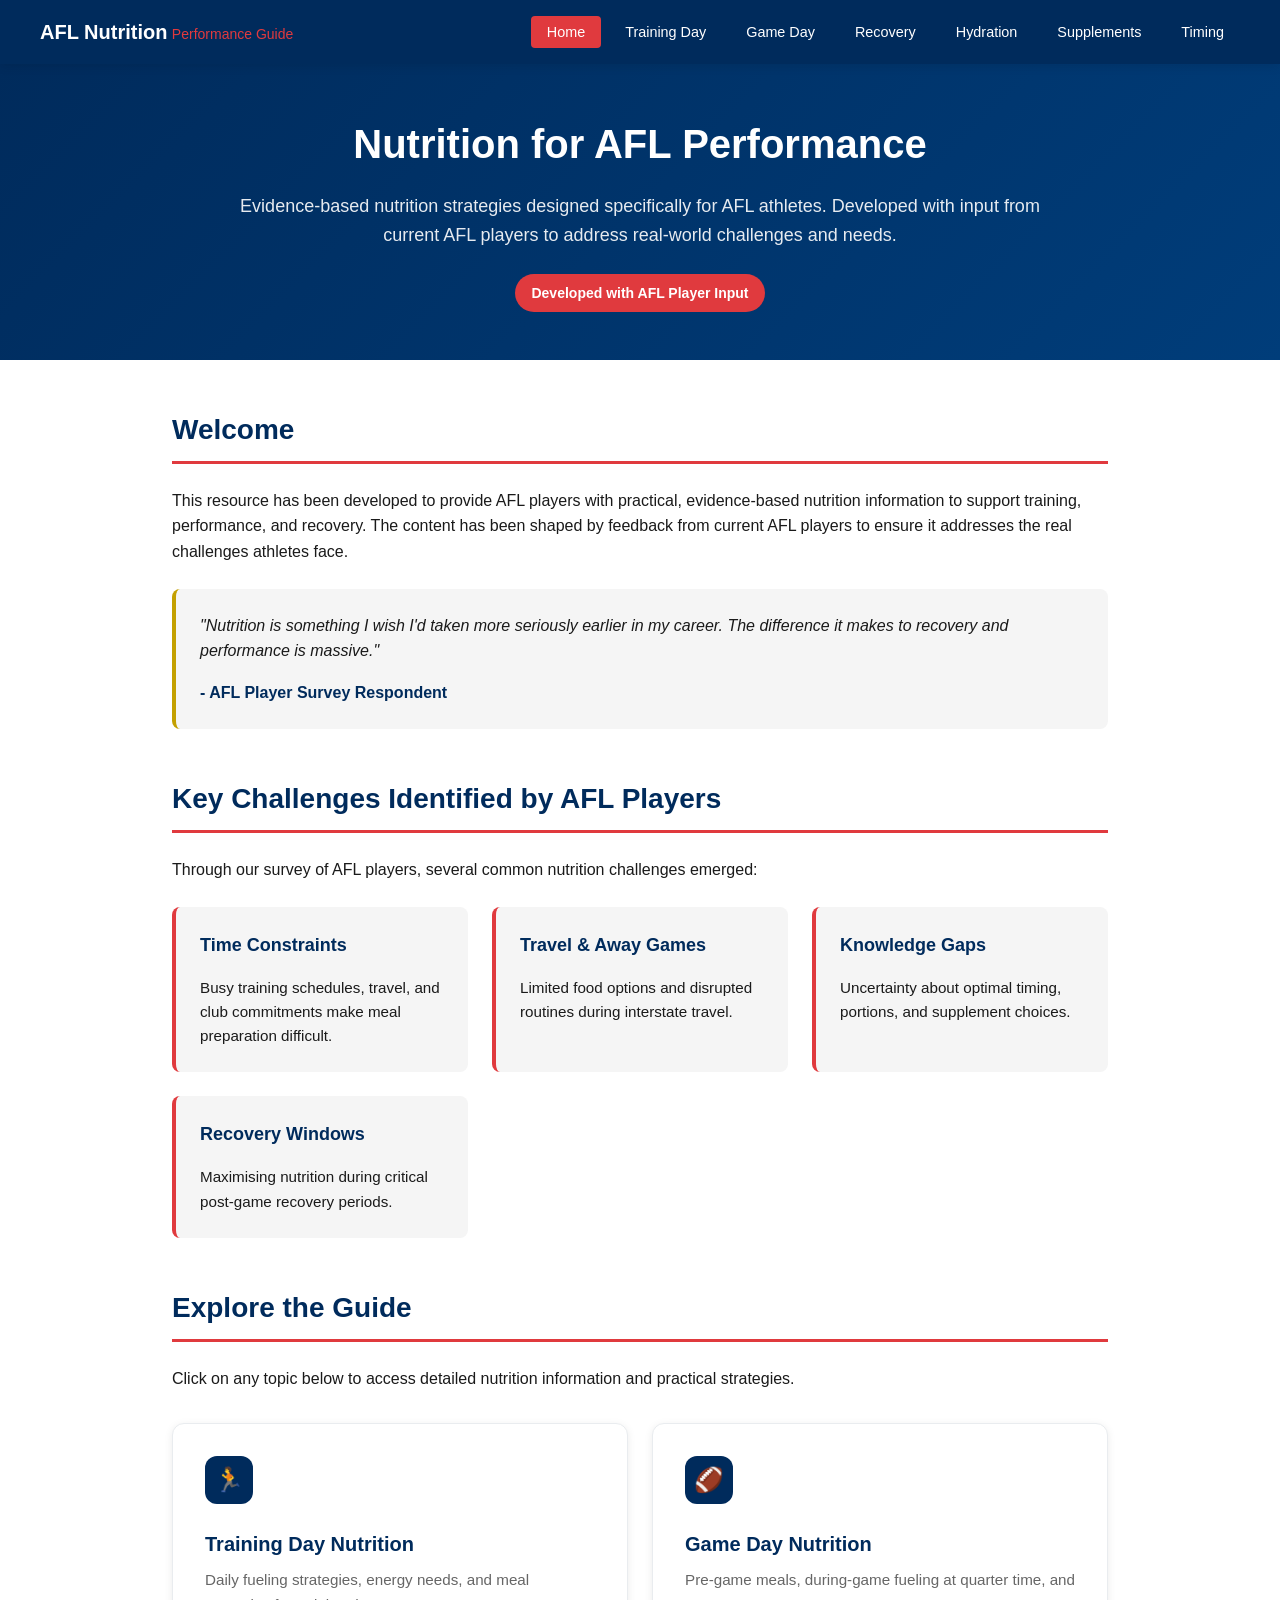
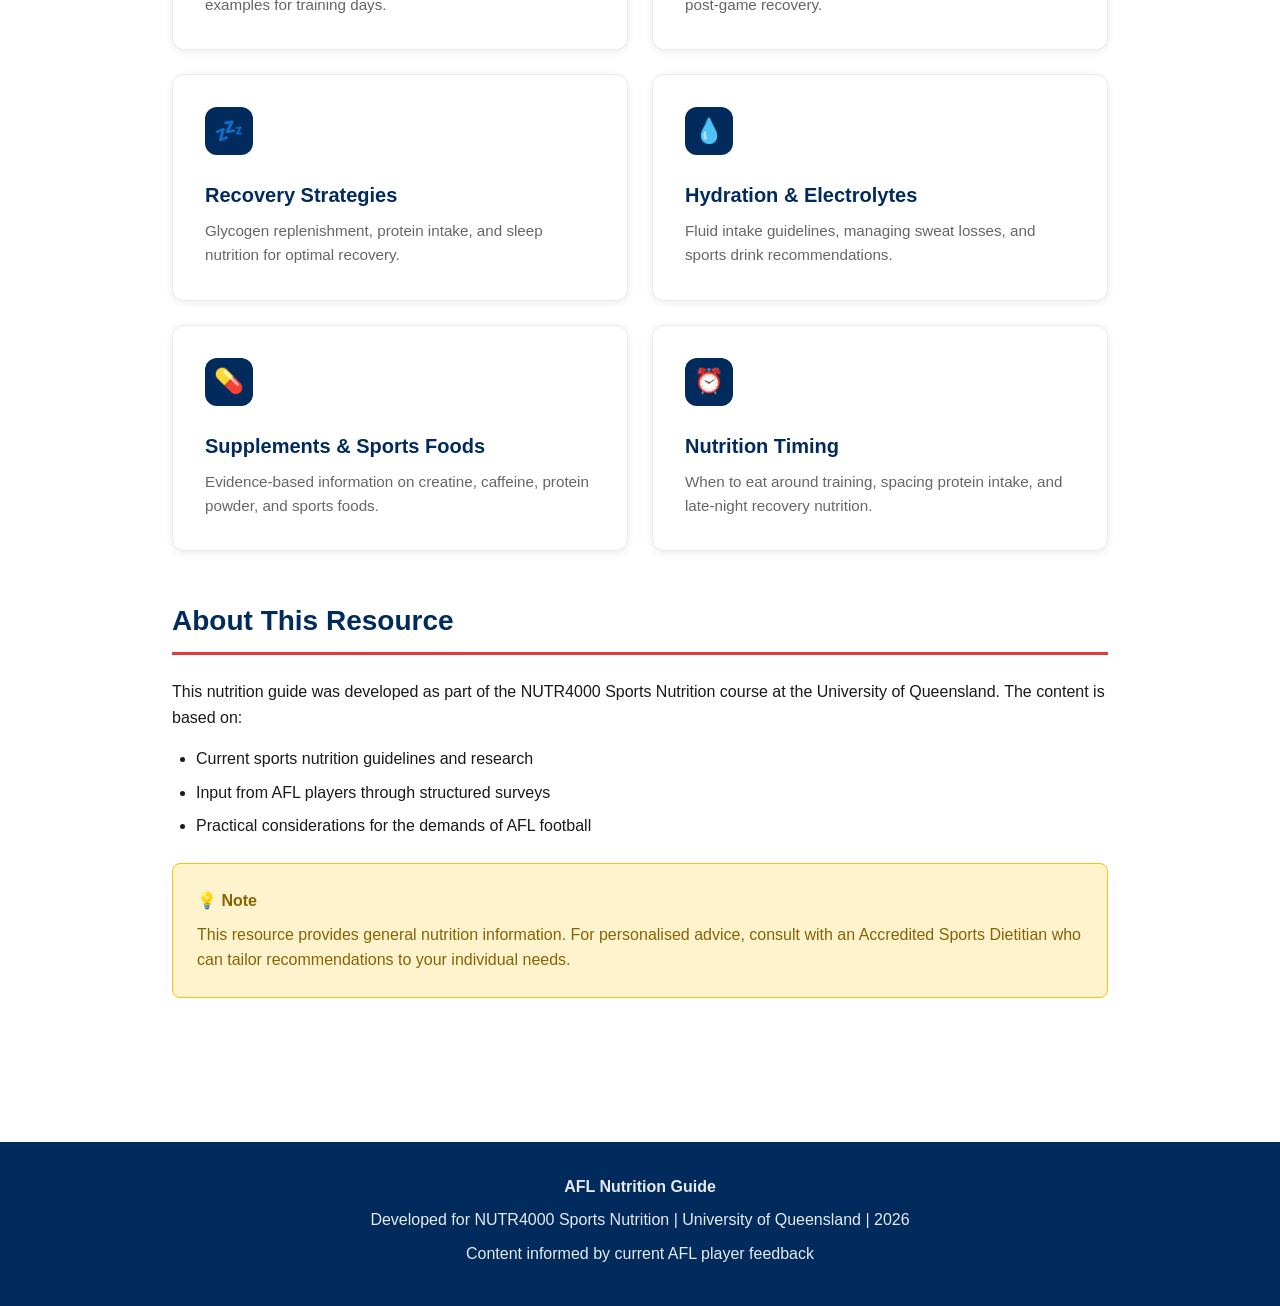
==== index.html @ a7441c99 "Initial commit: AFL Nutrition website MVP 6-page sports nutrition guide for AFL players including: -" ====
<!DOCTYPE html>
<html lang="en">
<head>
  <meta charset="UTF-8">
  <meta name="viewport" content="width=device-width, initial-scale=1.0">
  <title>AFL Nutrition Guide | Fueling Elite Performance</title>
  <link rel="stylesheet" href="styles.css">
</head>
<body>
  <!-- Navigation -->
  <nav class="navbar">
    <div class="nav-container">
      <a href="index.html" class="nav-logo">
        <div>
          <span class="nav-logo-text">AFL Nutrition</span>
          <span class="nav-logo-sub">Performance Guide</span>
        </div>
      </a>
      <ul class="nav-menu">
        <li><a href="index.html" class="active">Home</a></li>
        <li><a href="training-day.html">Training Day</a></li>
        <li><a href="game-day.html">Game Day</a></li>
        <li><a href="recovery.html">Recovery</a></li>
        <li><a href="hydration.html">Hydration</a></li>
        <li><a href="supplements.html">Supplements</a></li>
        <li><a href="timing.html">Timing</a></li>
      </ul>
    </div>
  </nav>

  <!-- Hero Section -->
  <section class="hero">
    <div class="hero-content">
      <h1>Nutrition for AFL Performance</h1>
      <p>Evidence-based nutrition strategies designed specifically for AFL athletes. Developed with input from current AFL players to address real-world challenges and needs.</p>
      <span class="hero-badge">Developed with AFL Player Input</span>
    </div>
  </section>

  <!-- Main Content -->
  <main class="main-content">

    <!-- Introduction -->
    <section class="section">
      <h2>Welcome</h2>
      <p>This resource has been developed to provide AFL players with practical, evidence-based nutrition information to support training, performance, and recovery. The content has been shaped by feedback from current AFL players to ensure it addresses the real challenges athletes face.</p>

      <div class="athlete-quote">
        "Nutrition is something I wish I'd taken more seriously earlier in my career. The difference it makes to recovery and performance is massive."
        <cite>- AFL Player Survey Respondent</cite>
      </div>
    </section>

    <!-- Key Challenges Section -->
    <section class="section">
      <h2>Key Challenges Identified by AFL Players</h2>
      <p>Through our survey of AFL players, several common nutrition challenges emerged:</p>

      <div class="card-grid">
        <div class="card">
          <h3>Time Constraints</h3>
          <p>Busy training schedules, travel, and club commitments make meal preparation difficult.</p>
        </div>
        <div class="card">
          <h3>Travel & Away Games</h3>
          <p>Limited food options and disrupted routines during interstate travel.</p>
        </div>
        <div class="card">
          <h3>Knowledge Gaps</h3>
          <p>Uncertainty about optimal timing, portions, and supplement choices.</p>
        </div>
        <div class="card">
          <h3>Recovery Windows</h3>
          <p>Maximising nutrition during critical post-game recovery periods.</p>
        </div>
      </div>
    </section>

    <!-- Page Navigation Cards -->
    <section class="section">
      <h2>Explore the Guide</h2>
      <p>Click on any topic below to access detailed nutrition information and practical strategies.</p>

      <div class="page-cards">
        <a href="training-day.html" class="page-card">
          <div class="page-card-icon">&#127939;</div>
          <h3>Training Day Nutrition</h3>
          <p>Daily fueling strategies, energy needs, and meal examples for training days.</p>
        </a>

        <a href="game-day.html" class="page-card">
          <div class="page-card-icon">&#127944;</div>
          <h3>Game Day Nutrition</h3>
          <p>Pre-game meals, during-game fueling at quarter time, and post-game recovery.</p>
        </a>

        <a href="recovery.html" class="page-card">
          <div class="page-card-icon">&#128164;</div>
          <h3>Recovery Strategies</h3>
          <p>Glycogen replenishment, protein intake, and sleep nutrition for optimal recovery.</p>
        </a>

        <a href="hydration.html" class="page-card">
          <div class="page-card-icon">&#128167;</div>
          <h3>Hydration & Electrolytes</h3>
          <p>Fluid intake guidelines, managing sweat losses, and sports drink recommendations.</p>
        </a>

        <a href="supplements.html" class="page-card">
          <div class="page-card-icon">&#128138;</div>
          <h3>Supplements & Sports Foods</h3>
          <p>Evidence-based information on creatine, caffeine, protein powder, and sports foods.</p>
        </a>

        <a href="timing.html" class="page-card">
          <div class="page-card-icon">&#9200;</div>
          <h3>Nutrition Timing</h3>
          <p>When to eat around training, spacing protein intake, and late-night recovery nutrition.</p>
        </a>
      </div>
    </section>

    <!-- About This Resource -->
    <section class="section">
      <h2>About This Resource</h2>
      <p>This nutrition guide was developed as part of the NUTR4000 Sports Nutrition course at the University of Queensland. The content is based on:</p>
      <ul>
        <li>Current sports nutrition guidelines and research</li>
        <li>Input from AFL players through structured surveys</li>
        <li>Practical considerations for the demands of AFL football</li>
      </ul>

      <div class="tip-box">
        <h4>&#128161; Note</h4>
        <p>This resource provides general nutrition information. For personalised advice, consult with an Accredited Sports Dietitian who can tailor recommendations to your individual needs.</p>
      </div>
    </section>

  </main>

  <!-- Footer -->
  <footer class="footer">
    <p><strong>AFL Nutrition Guide</strong></p>
    <p>Developed for NUTR4000 Sports Nutrition | University of Queensland | 2026</p>
    <p>Content informed by current AFL player feedback</p>
  </footer>

</body>
</html>
---- styles.css ----
/* AFL Nutrition Website - Main Stylesheet */

:root {
  /* AFL-inspired color palette */
  --primary-navy: #002B5C;
  --primary-red: #E03A3E;
  --accent-gold: #C4A000;
  --light-gray: #F5F5F5;
  --text-dark: #1a1a1a;
  --text-light: #666666;
  --white: #ffffff;

  /* Spacing */
  --spacing-xs: 0.5rem;
  --spacing-sm: 1rem;
  --spacing-md: 1.5rem;
  --spacing-lg: 2rem;
  --spacing-xl: 3rem;

  /* Typography */
  --font-primary: 'Segoe UI', Roboto, 'Helvetica Neue', Arial, sans-serif;
  --font-heading: 'Segoe UI', Roboto, 'Helvetica Neue', Arial, sans-serif;
}

* {
  margin: 0;
  padding: 0;
  box-sizing: border-box;
}

html {
  scroll-behavior: smooth;
}

body {
  font-family: var(--font-primary);
  font-size: 16px;
  line-height: 1.6;
  color: var(--text-dark);
  background-color: var(--white);
}

/* Navigation */
.navbar {
  background: var(--primary-navy);
  padding: var(--spacing-sm) var(--spacing-lg);
  position: sticky;
  top: 0;
  z-index: 1000;
  box-shadow: 0 2px 10px rgba(0, 0, 0, 0.1);
}

.nav-container {
  max-width: 1200px;
  margin: 0 auto;
  display: flex;
  justify-content: space-between;
  align-items: center;
}

.nav-logo {
  display: flex;
  align-items: center;
  gap: var(--spacing-sm);
  text-decoration: none;
}

.nav-logo-text {
  color: var(--white);
  font-size: 1.25rem;
  font-weight: 700;
}

.nav-logo-sub {
  color: var(--primary-red);
  font-size: 0.875rem;
  font-weight: 500;
}

.nav-menu {
  display: flex;
  list-style: none;
  gap: var(--spacing-xs);
  flex-wrap: wrap;
  justify-content: center;
}

.nav-menu a {
  color: var(--white);
  text-decoration: none;
  padding: var(--spacing-xs) var(--spacing-sm);
  border-radius: 4px;
  font-size: 0.9rem;
  font-weight: 500;
  transition: background-color 0.2s, color 0.2s;
}

.nav-menu a:hover,
.nav-menu a.active {
  background-color: var(--primary-red);
  color: var(--white);
}

/* Mobile menu toggle */
.nav-toggle {
  display: none;
  background: none;
  border: none;
  color: var(--white);
  font-size: 1.5rem;
  cursor: pointer;
}

/* Hero Section */
.hero {
  background: linear-gradient(135deg, var(--primary-navy) 0%, #003d7a 100%);
  color: var(--white);
  padding: var(--spacing-xl) var(--spacing-lg);
  text-align: center;
}

.hero-content {
  max-width: 800px;
  margin: 0 auto;
}

.hero h1 {
  font-size: 2.5rem;
  font-weight: 700;
  margin-bottom: var(--spacing-sm);
}

.hero p {
  font-size: 1.125rem;
  opacity: 0.9;
  margin-bottom: var(--spacing-md);
}

.hero-badge {
  display: inline-block;
  background: var(--primary-red);
  color: var(--white);
  padding: var(--spacing-xs) var(--spacing-sm);
  border-radius: 20px;
  font-size: 0.875rem;
  font-weight: 600;
}

/* Page Header (for inner pages) */
.page-header {
  background: linear-gradient(135deg, var(--primary-navy) 0%, #003d7a 100%);
  color: var(--white);
  padding: var(--spacing-lg) var(--spacing-lg);
  text-align: center;
}

.page-header h1 {
  font-size: 2rem;
  font-weight: 700;
  margin-bottom: var(--spacing-xs);
}

.page-header p {
  opacity: 0.9;
  max-width: 600px;
  margin: 0 auto;
}

/* Main Content */
.main-content {
  max-width: 1000px;
  margin: 0 auto;
  padding: var(--spacing-xl) var(--spacing-lg);
}

/* Section Styling */
.section {
  margin-bottom: var(--spacing-xl);
}

.section h2 {
  color: var(--primary-navy);
  font-size: 1.75rem;
  margin-bottom: var(--spacing-md);
  padding-bottom: var(--spacing-xs);
  border-bottom: 3px solid var(--primary-red);
}

.section h3 {
  color: var(--primary-navy);
  font-size: 1.25rem;
  margin: var(--spacing-md) 0 var(--spacing-sm);
}

.section p {
  margin-bottom: var(--spacing-sm);
  color: var(--text-dark);
}

.section ul, .section ol {
  margin: var(--spacing-sm) 0 var(--spacing-md) var(--spacing-md);
}

.section li {
  margin-bottom: var(--spacing-xs);
}

/* Info Cards */
.card-grid {
  display: grid;
  grid-template-columns: repeat(auto-fit, minmax(280px, 1fr));
  gap: var(--spacing-md);
  margin: var(--spacing-md) 0;
}

.card {
  background: var(--light-gray);
  border-radius: 8px;
  padding: var(--spacing-md);
  border-left: 4px solid var(--primary-red);
}

.card h3 {
  color: var(--primary-navy);
  margin-top: 0;
  font-size: 1.125rem;
}

.card p {
  margin-bottom: 0;
  font-size: 0.95rem;
}

/* Key Points Box */
.key-points {
  background: linear-gradient(135deg, #f8f9fa 0%, #e9ecef 100%);
  border: 1px solid #dee2e6;
  border-radius: 8px;
  padding: var(--spacing-md);
  margin: var(--spacing-md) 0;
}

.key-points h3 {
  color: var(--primary-navy);
  margin-top: 0;
  display: flex;
  align-items: center;
  gap: var(--spacing-xs);
}

.key-points ul {
  margin-bottom: 0;
}

/* Tip Box */
.tip-box {
  background: #fff3cd;
  border: 1px solid #ffc107;
  border-radius: 8px;
  padding: var(--spacing-md);
  margin: var(--spacing-md) 0;
}

.tip-box h4 {
  color: #856404;
  margin: 0 0 var(--spacing-xs);
  display: flex;
  align-items: center;
  gap: var(--spacing-xs);
}

.tip-box p {
  margin: 0;
  color: #856404;
}

/* Warning Box */
.warning-box {
  background: #f8d7da;
  border: 1px solid #f5c6cb;
  border-radius: 8px;
  padding: var(--spacing-md);
  margin: var(--spacing-md) 0;
}

.warning-box h4 {
  color: #721c24;
  margin: 0 0 var(--spacing-xs);
}

.warning-box p {
  margin: 0;
  color: #721c24;
}

/* Tables */
.table-container {
  overflow-x: auto;
  margin: var(--spacing-md) 0;
}

table {
  width: 100%;
  border-collapse: collapse;
  background: var(--white);
  border-radius: 8px;
  overflow: hidden;
  box-shadow: 0 1px 3px rgba(0, 0, 0, 0.1);
}

thead {
  background: var(--primary-navy);
  color: var(--white);
}

th, td {
  padding: var(--spacing-sm);
  text-align: left;
  border-bottom: 1px solid #dee2e6;
}

tbody tr:hover {
  background: var(--light-gray);
}

/* Home Page Cards */
.page-cards {
  display: grid;
  grid-template-columns: repeat(auto-fit, minmax(300px, 1fr));
  gap: var(--spacing-md);
  margin: var(--spacing-lg) 0;
}

.page-card {
  background: var(--white);
  border-radius: 12px;
  padding: var(--spacing-lg);
  text-decoration: none;
  color: var(--text-dark);
  box-shadow: 0 2px 8px rgba(0, 0, 0, 0.08);
  border: 1px solid #e9ecef;
  transition: transform 0.2s, box-shadow 0.2s;
}

.page-card:hover {
  transform: translateY(-4px);
  box-shadow: 0 8px 24px rgba(0, 0, 0, 0.12);
}

.page-card-icon {
  width: 48px;
  height: 48px;
  background: var(--primary-navy);
  color: var(--white);
  border-radius: 12px;
  display: flex;
  align-items: center;
  justify-content: center;
  font-size: 1.5rem;
  margin-bottom: var(--spacing-sm);
}

.page-card h3 {
  color: var(--primary-navy);
  margin-bottom: var(--spacing-xs);
}

.page-card p {
  color: var(--text-light);
  font-size: 0.95rem;
  margin: 0;
}

/* Athlete Quote */
.athlete-quote {
  background: var(--light-gray);
  border-radius: 8px;
  padding: var(--spacing-md);
  margin: var(--spacing-md) 0;
  border-left: 4px solid var(--accent-gold);
  font-style: italic;
}

.athlete-quote cite {
  display: block;
  margin-top: var(--spacing-sm);
  font-style: normal;
  font-weight: 600;
  color: var(--primary-navy);
}

/* References Section */
.references {
  background: var(--light-gray);
  border-radius: 8px;
  padding: var(--spacing-md);
  margin-top: var(--spacing-xl);
}

.references h3 {
  color: var(--primary-navy);
  margin-top: 0;
  margin-bottom: var(--spacing-sm);
}

.references ol {
  margin: 0;
  padding-left: var(--spacing-md);
}

.references li {
  margin-bottom: var(--spacing-xs);
  font-size: 0.9rem;
  color: var(--text-light);
}

/* Footer */
.footer {
  background: var(--primary-navy);
  color: var(--white);
  padding: var(--spacing-lg);
  text-align: center;
  margin-top: var(--spacing-xl);
}

.footer p {
  margin-bottom: var(--spacing-xs);
  opacity: 0.9;
}

.footer a {
  color: var(--primary-red);
}

/* Quick Nav (for page bottoms) */
.quick-nav {
  display: flex;
  justify-content: space-between;
  gap: var(--spacing-md);
  margin-top: var(--spacing-xl);
  padding-top: var(--spacing-md);
  border-top: 1px solid #dee2e6;
}

.quick-nav a {
  display: flex;
  align-items: center;
  gap: var(--spacing-xs);
  color: var(--primary-navy);
  text-decoration: none;
  font-weight: 500;
  padding: var(--spacing-sm) var(--spacing-md);
  background: var(--light-gray);
  border-radius: 8px;
  transition: background-color 0.2s;
}

.quick-nav a:hover {
  background: var(--primary-navy);
  color: var(--white);
}

/* Responsive Design */
@media (max-width: 768px) {
  .nav-container {
    flex-direction: column;
    gap: var(--spacing-sm);
  }

  .nav-menu {
    flex-direction: column;
    align-items: center;
    gap: var(--spacing-xs);
  }

  .hero h1 {
    font-size: 1.75rem;
  }

  .page-header h1 {
    font-size: 1.5rem;
  }

  .main-content {
    padding: var(--spacing-md);
  }

  .quick-nav {
    flex-direction: column;
  }

  .quick-nav a {
    justify-content: center;
  }
}

/* Print Styles */
@media print {
  .navbar, .footer, .quick-nav {
    display: none;
  }

  .main-content {
    padding: 0;
  }

  .page-header {
    background: none;
    color: var(--text-dark);
    padding: var(--spacing-sm) 0;
  }
}
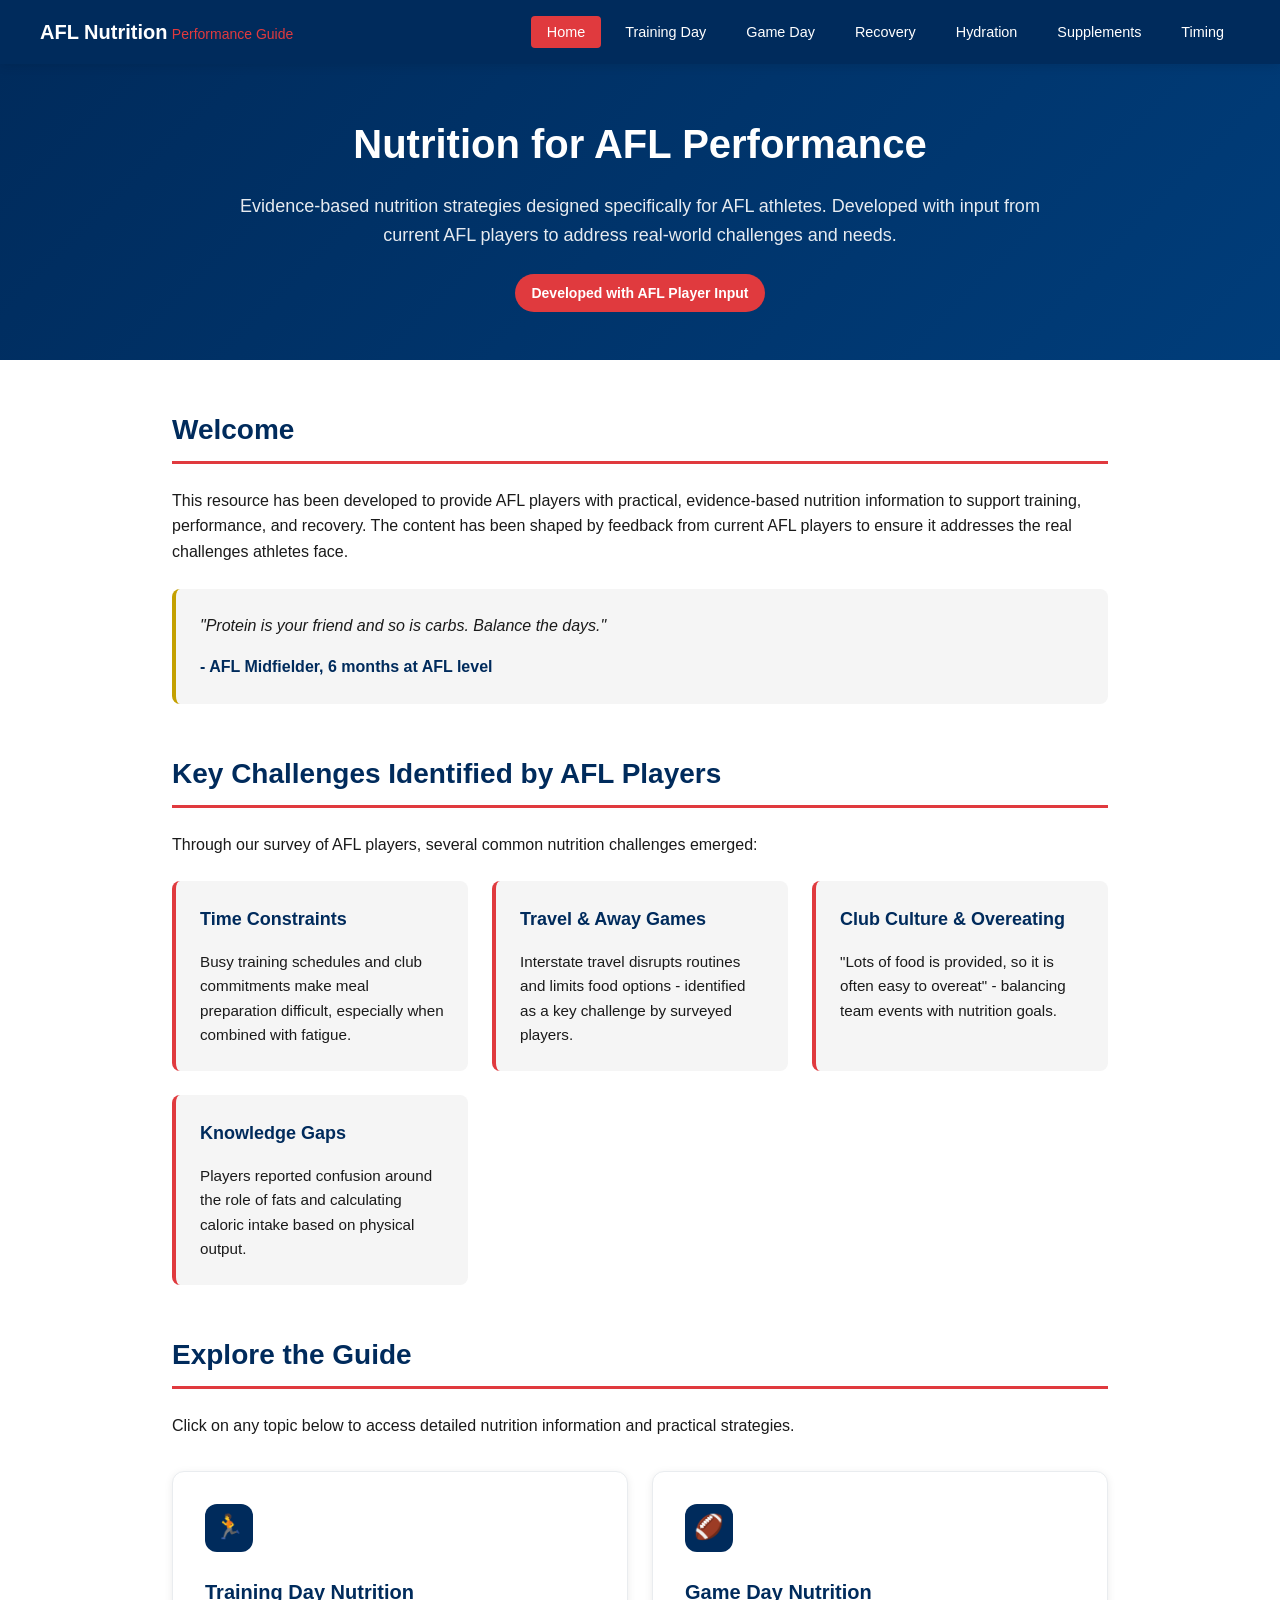
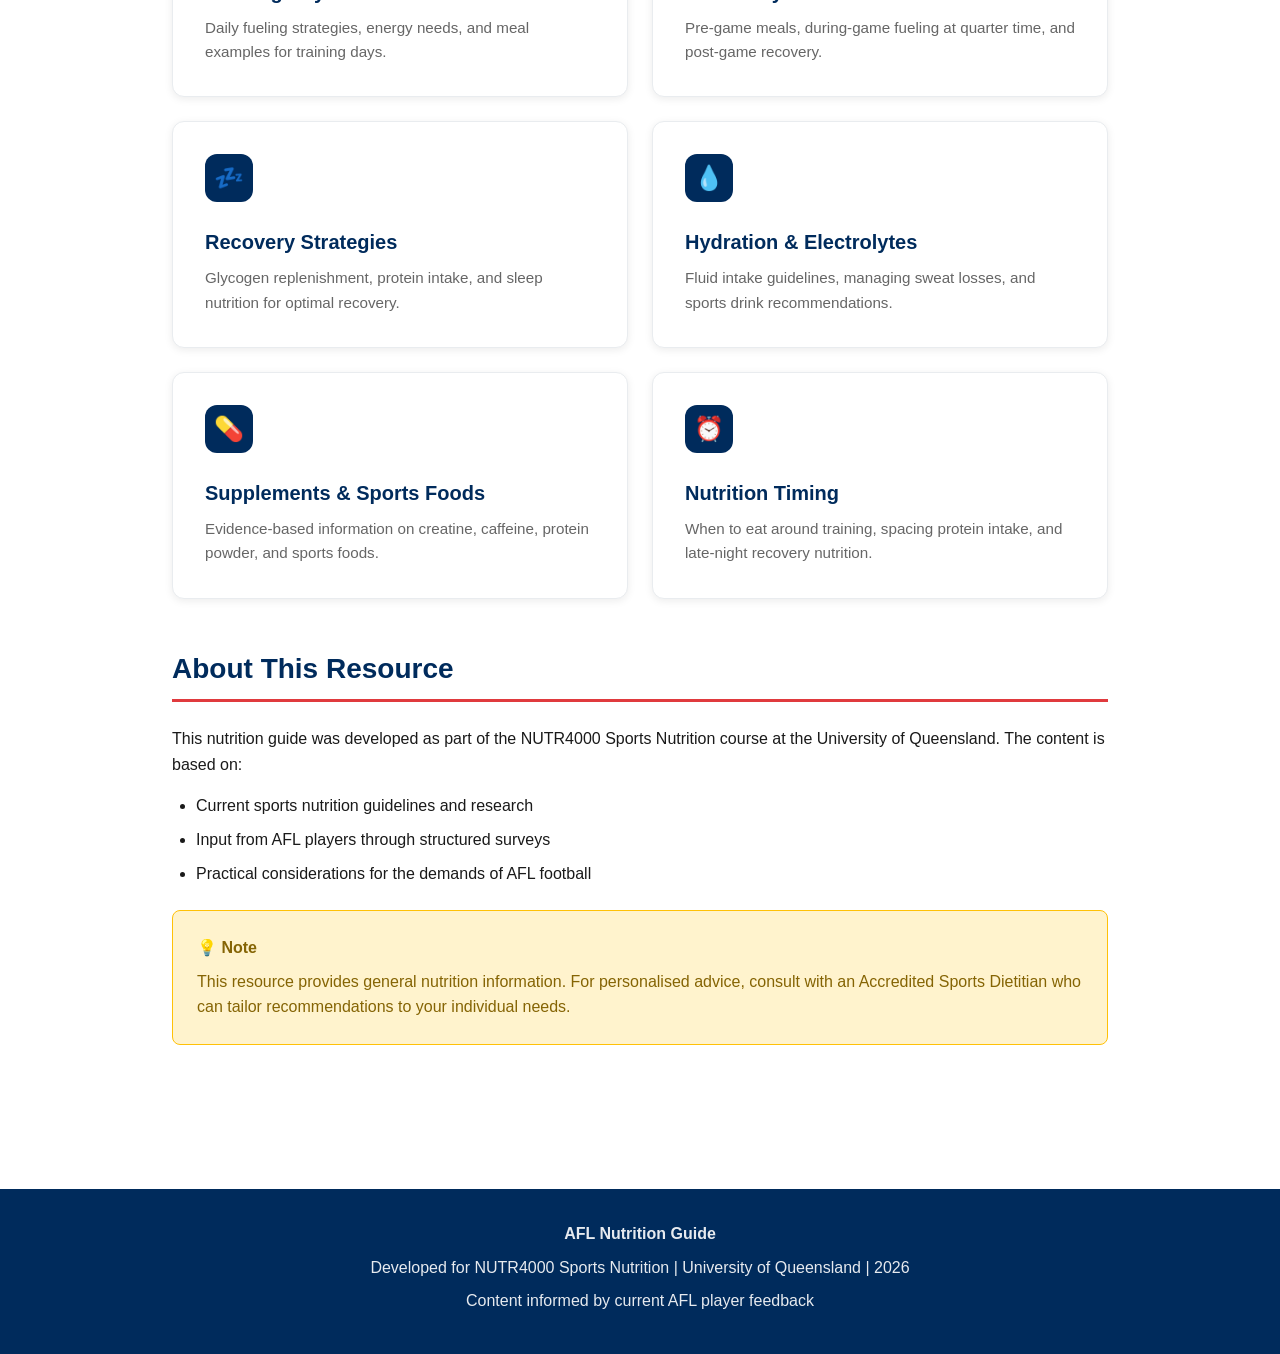
==== commit 88245455: "Add real AFL player survey responses throughout website Updated all pages with authentic quotes and " ====
--- a/index.html
+++ b/index.html
@@ -46,8 +46,8 @@
       <p>This resource has been developed to provide AFL players with practical, evidence-based nutrition information to support training, performance, and recovery. The content has been shaped by feedback from current AFL players to ensure it addresses the real challenges athletes face.</p>
 
       <div class="athlete-quote">
-        "Nutrition is something I wish I'd taken more seriously earlier in my career. The difference it makes to recovery and performance is massive."
-        <cite>- AFL Player Survey Respondent</cite>
+        "Protein is your friend and so is carbs. Balance the days."
+        <cite>- AFL Midfielder, 6 months at AFL level</cite>
       </div>
     </section>
 
@@ -59,19 +59,19 @@
       <div class="card-grid">
         <div class="card">
           <h3>Time Constraints</h3>
-          <p>Busy training schedules, travel, and club commitments make meal preparation difficult.</p>
+          <p>Busy training schedules and club commitments make meal preparation difficult, especially when combined with fatigue.</p>
         </div>
         <div class="card">
           <h3>Travel & Away Games</h3>
-          <p>Limited food options and disrupted routines during interstate travel.</p>
+          <p>Interstate travel disrupts routines and limits food options - identified as a key challenge by surveyed players.</p>
+        </div>
+        <div class="card">
+          <h3>Club Culture & Overeating</h3>
+          <p>"Lots of food is provided, so it is often easy to overeat" - balancing team events with nutrition goals.</p>
         </div>
         <div class="card">
           <h3>Knowledge Gaps</h3>
-          <p>Uncertainty about optimal timing, portions, and supplement choices.</p>
-        </div>
-        <div class="card">
-          <h3>Recovery Windows</h3>
-          <p>Maximising nutrition during critical post-game recovery periods.</p>
+          <p>Players reported confusion around the role of fats and calculating caloric intake based on physical output.</p>
         </div>
       </div>
     </section>
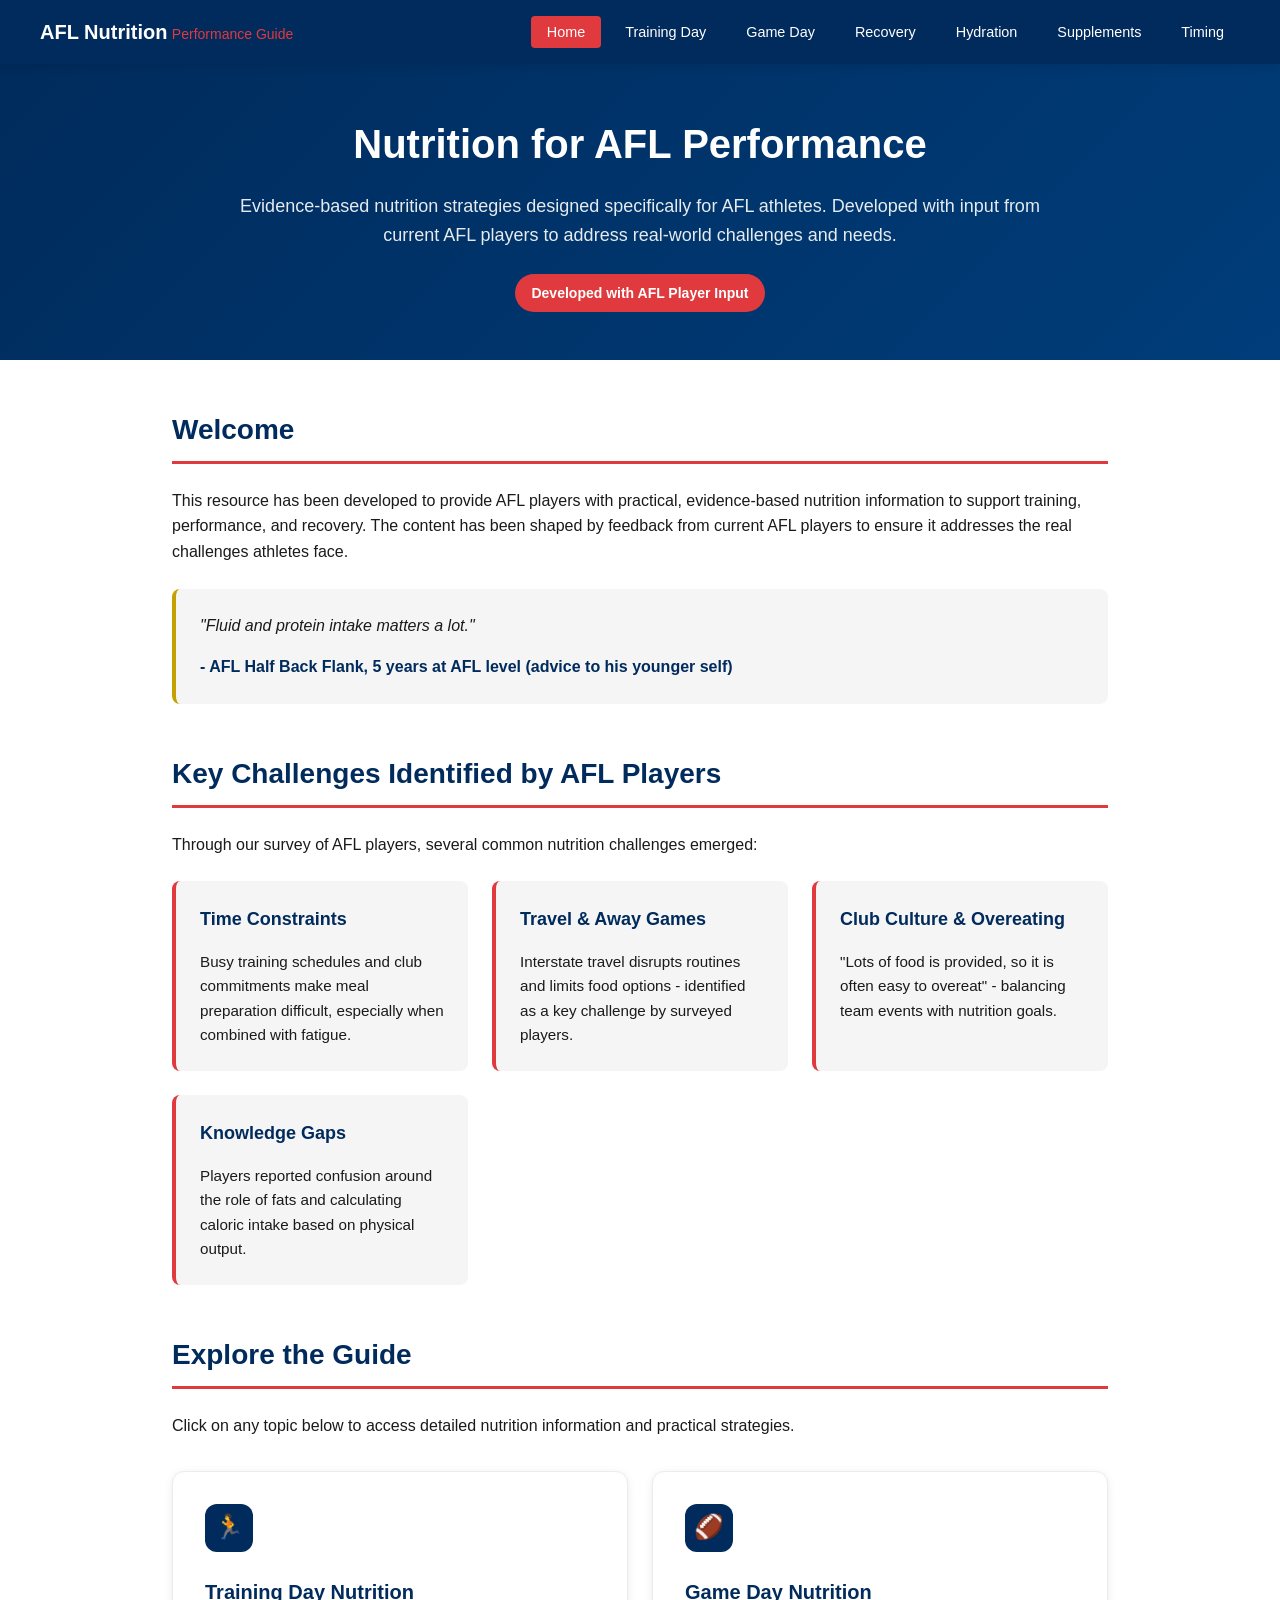
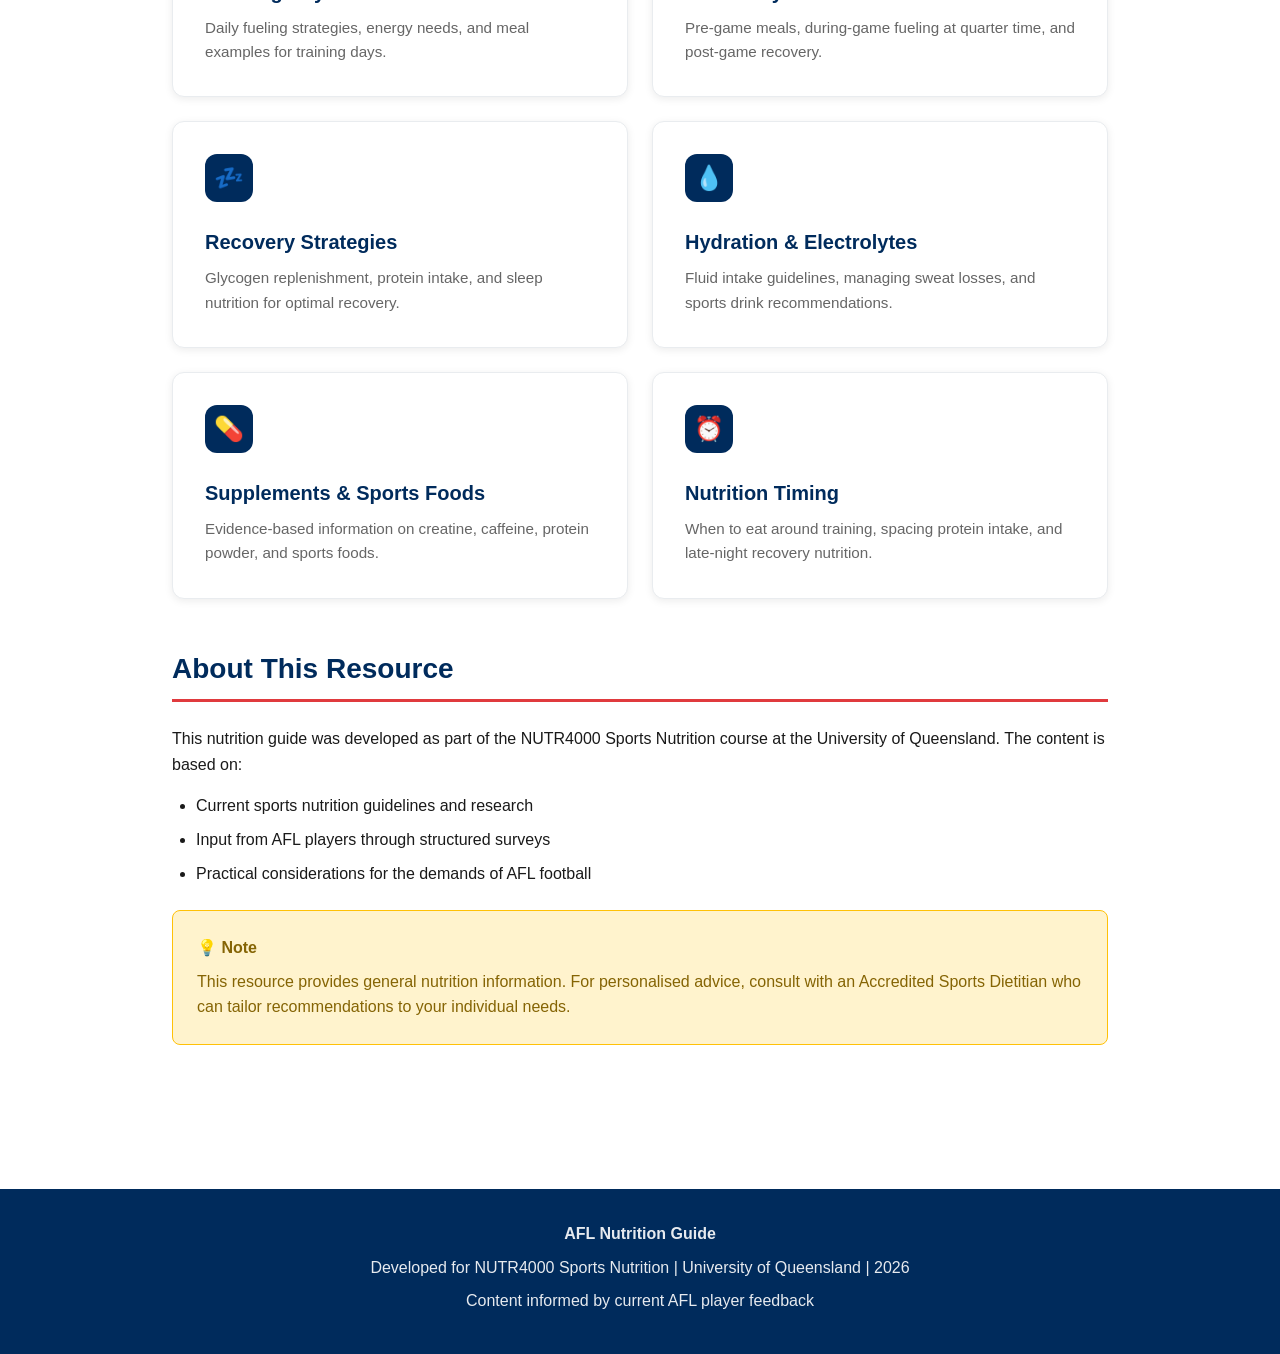
==== commit d0fcfdf3: "Replace awkward quote with better athlete responses" ====
--- a/index.html
+++ b/index.html
@@ -46,8 +46,8 @@
       <p>This resource has been developed to provide AFL players with practical, evidence-based nutrition information to support training, performance, and recovery. The content has been shaped by feedback from current AFL players to ensure it addresses the real challenges athletes face.</p>
 
       <div class="athlete-quote">
-        "Protein is your friend and so is carbs. Balance the days."
-        <cite>- AFL Midfielder, 6 months at AFL level</cite>
+        "Fluid and protein intake matters a lot."
+        <cite>- AFL Half Back Flank, 5 years at AFL level (advice to his younger self)</cite>
       </div>
     </section>
 
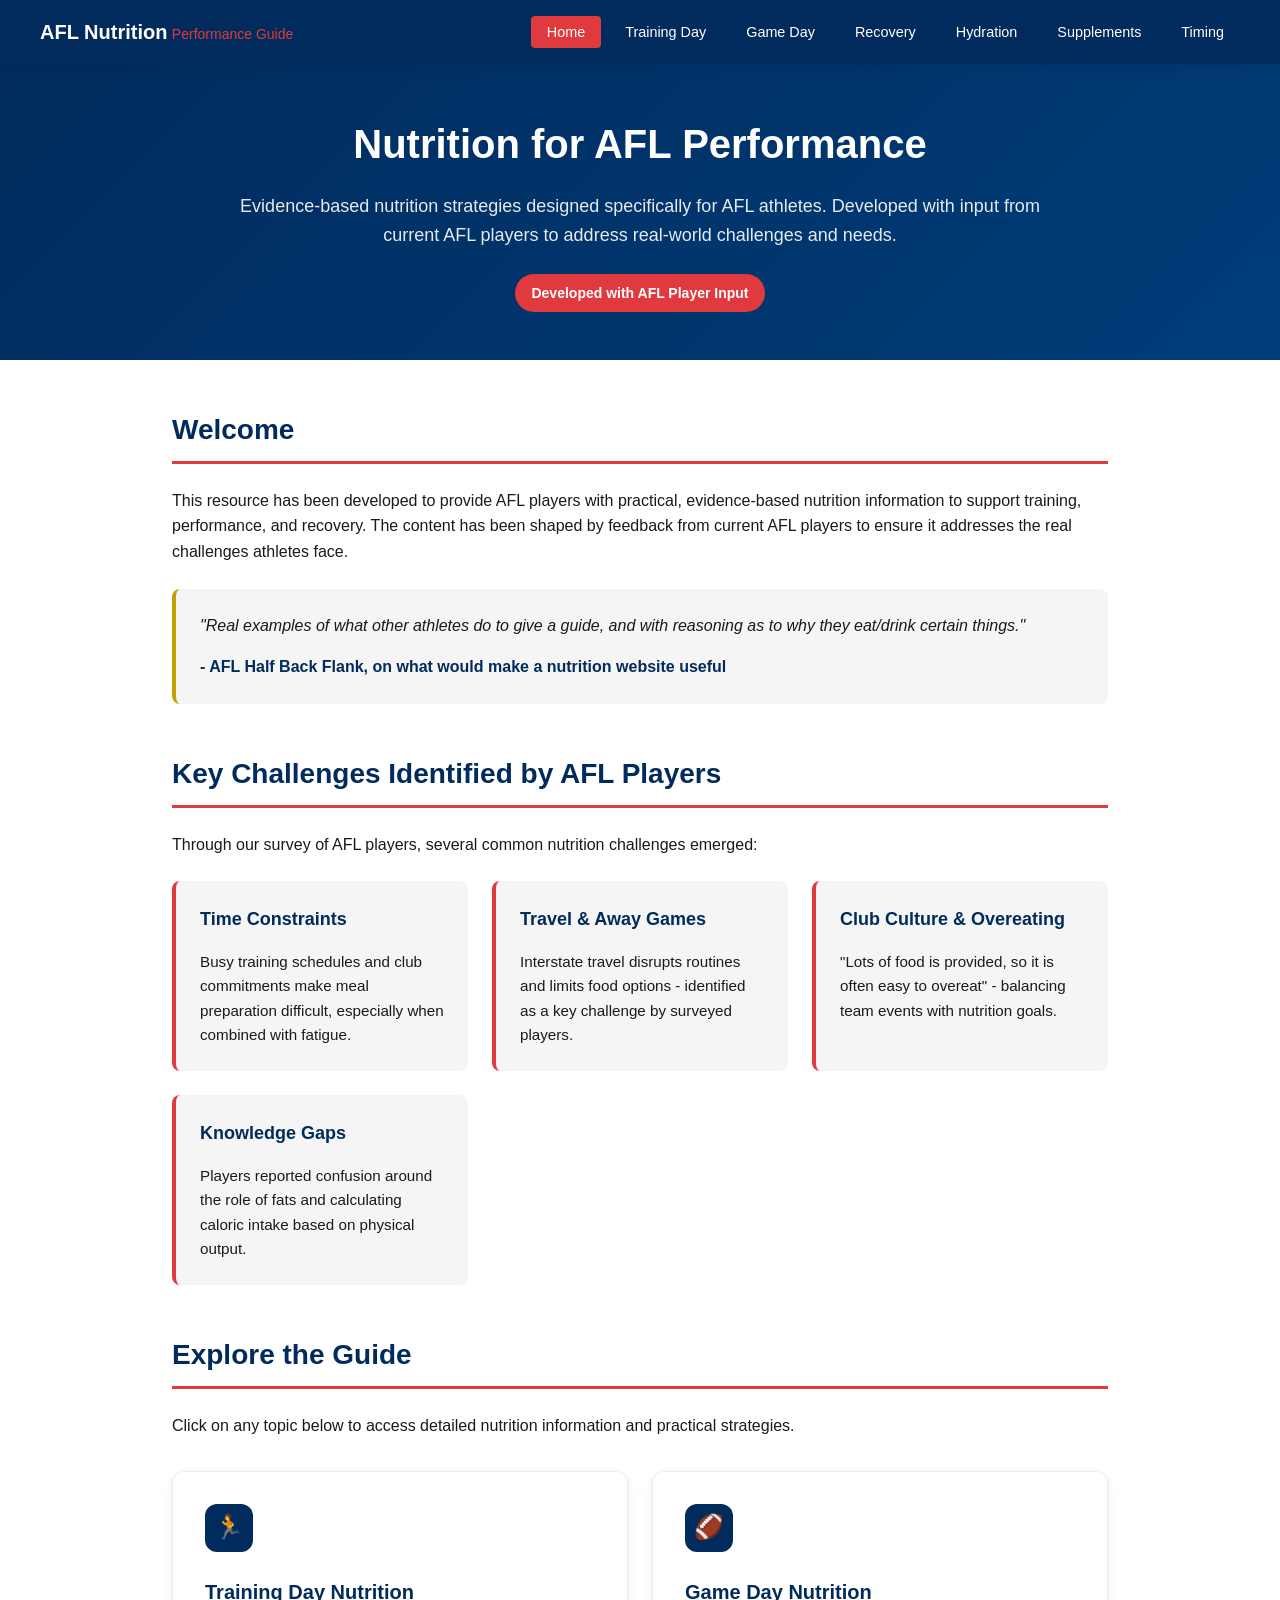
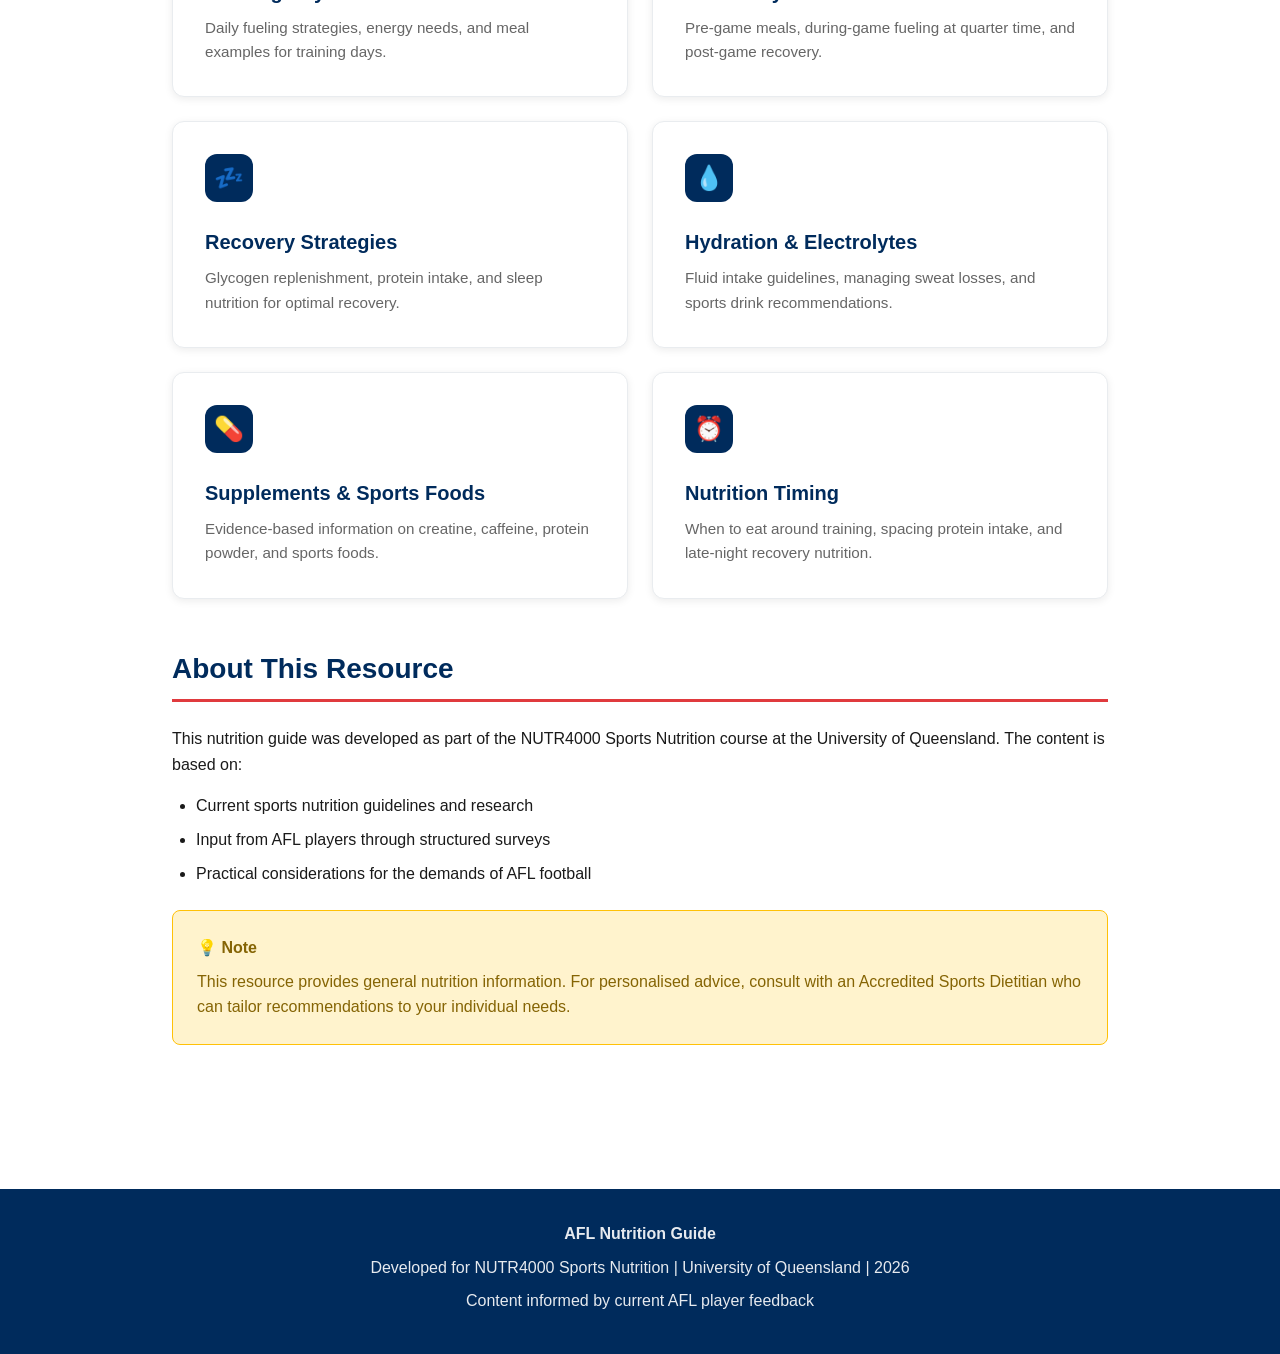
==== commit 0fd2dee3: "Consolidate repeated content across pages - Index: Changed quote to unique one about website usefuln" ====
--- a/index.html
+++ b/index.html
@@ -46,8 +46,8 @@
       <p>This resource has been developed to provide AFL players with practical, evidence-based nutrition information to support training, performance, and recovery. The content has been shaped by feedback from current AFL players to ensure it addresses the real challenges athletes face.</p>
 
       <div class="athlete-quote">
-        "Fluid and protein intake matters a lot."
-        <cite>- AFL Half Back Flank, 5 years at AFL level (advice to his younger self)</cite>
+        "Real examples of what other athletes do to give a guide, and with reasoning as to why they eat/drink certain things."
+        <cite>- AFL Half Back Flank, on what would make a nutrition website useful</cite>
       </div>
     </section>
 
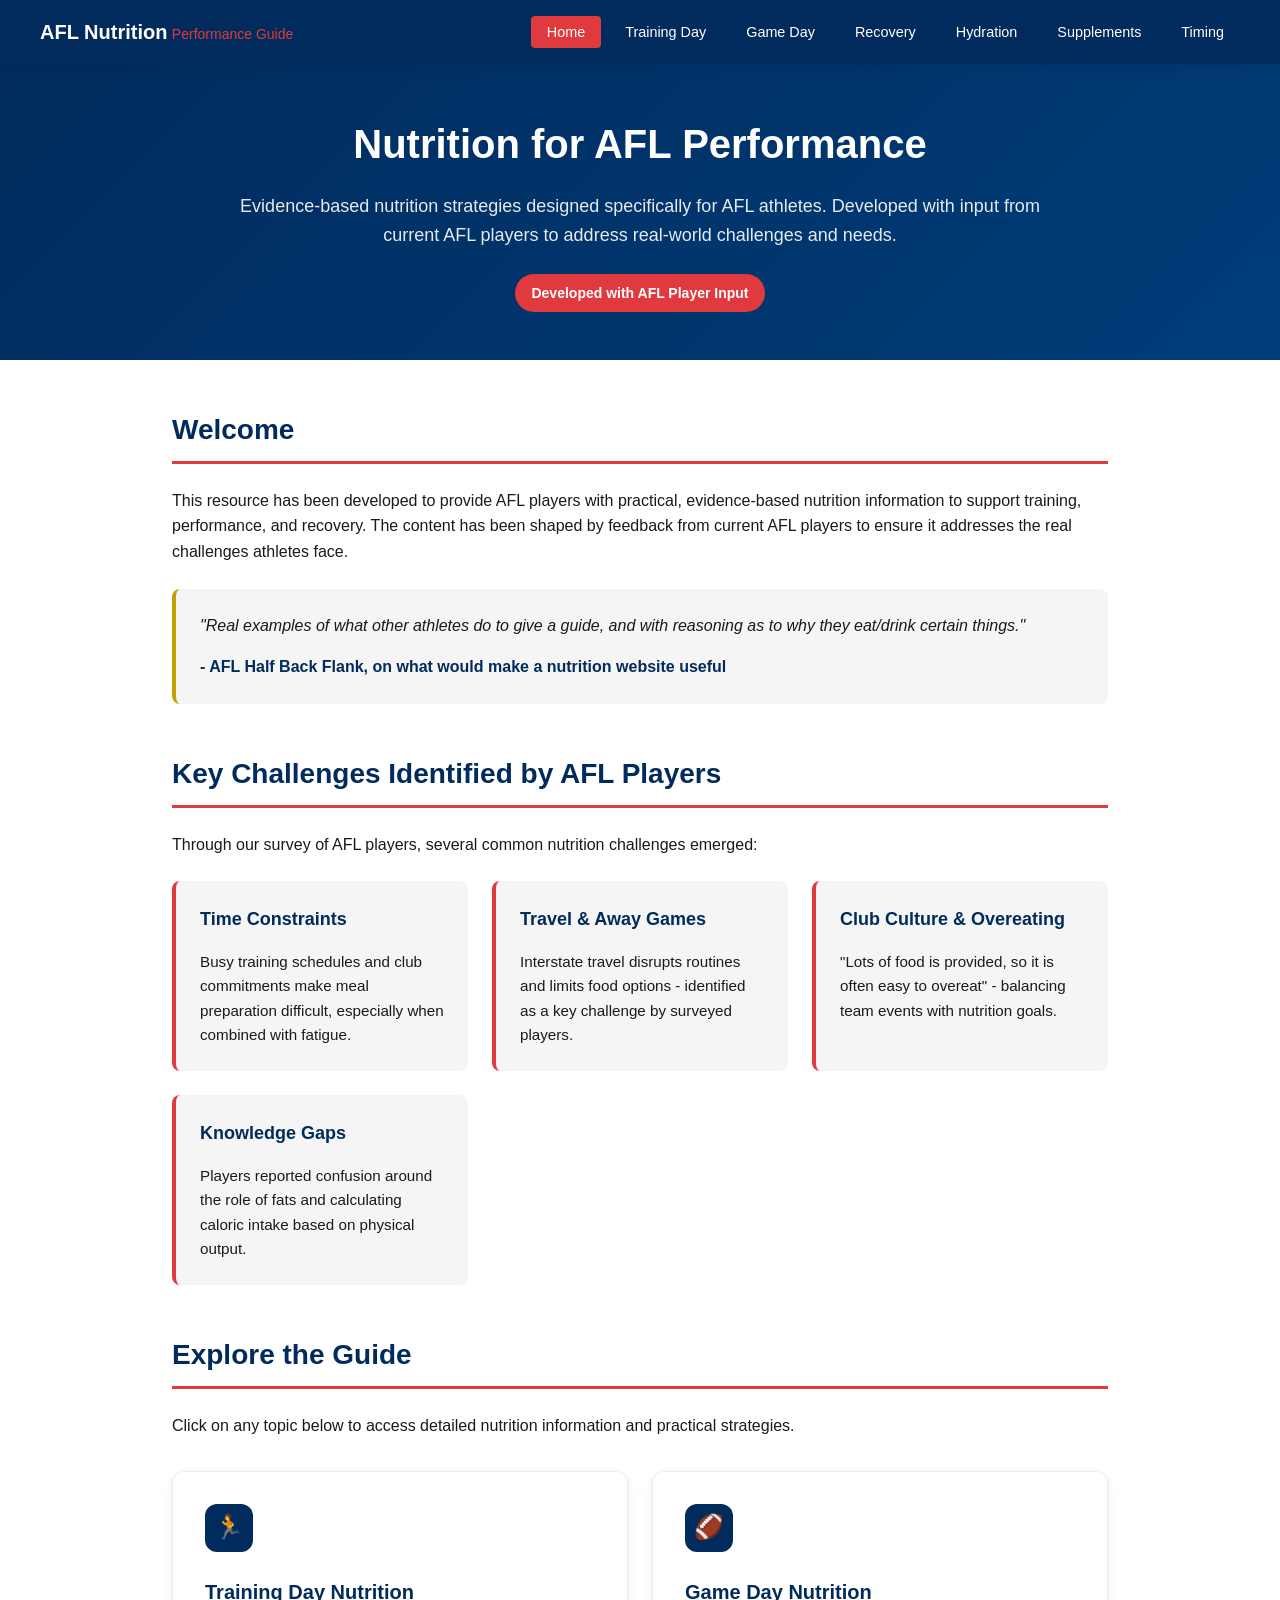
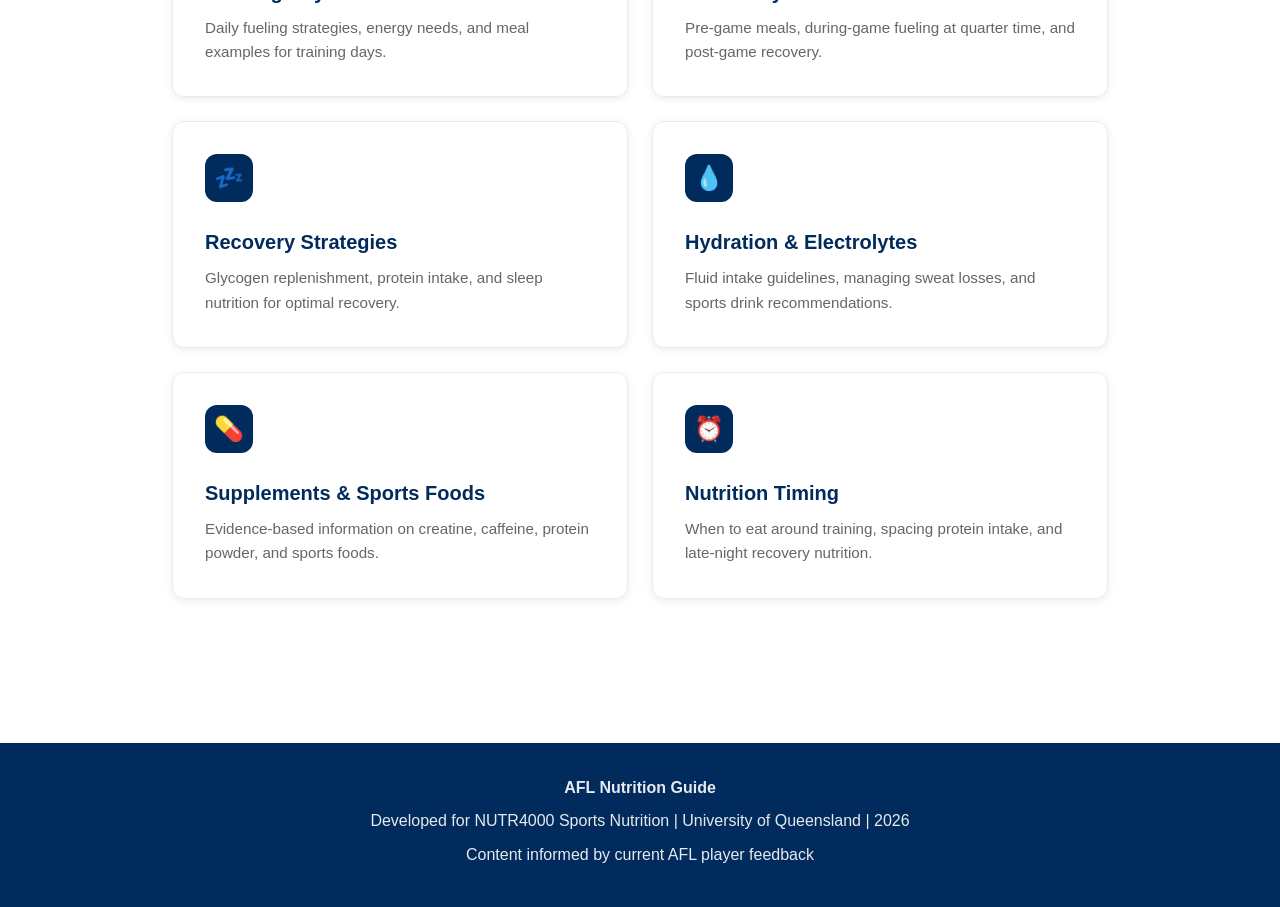
==== commit bbfbbb65: "Remove About This Resource section from homepage" ====
--- a/index.html
+++ b/index.html
@@ -120,22 +120,6 @@
       </div>
     </section>
 
-    <!-- About This Resource -->
-    <section class="section">
-      <h2>About This Resource</h2>
-      <p>This nutrition guide was developed as part of the NUTR4000 Sports Nutrition course at the University of Queensland. The content is based on:</p>
-      <ul>
-        <li>Current sports nutrition guidelines and research</li>
-        <li>Input from AFL players through structured surveys</li>
-        <li>Practical considerations for the demands of AFL football</li>
-      </ul>
-
-      <div class="tip-box">
-        <h4>&#128161; Note</h4>
-        <p>This resource provides general nutrition information. For personalised advice, consult with an Accredited Sports Dietitian who can tailor recommendations to your individual needs.</p>
-      </div>
-    </section>
-
   </main>
 
   <!-- Footer -->
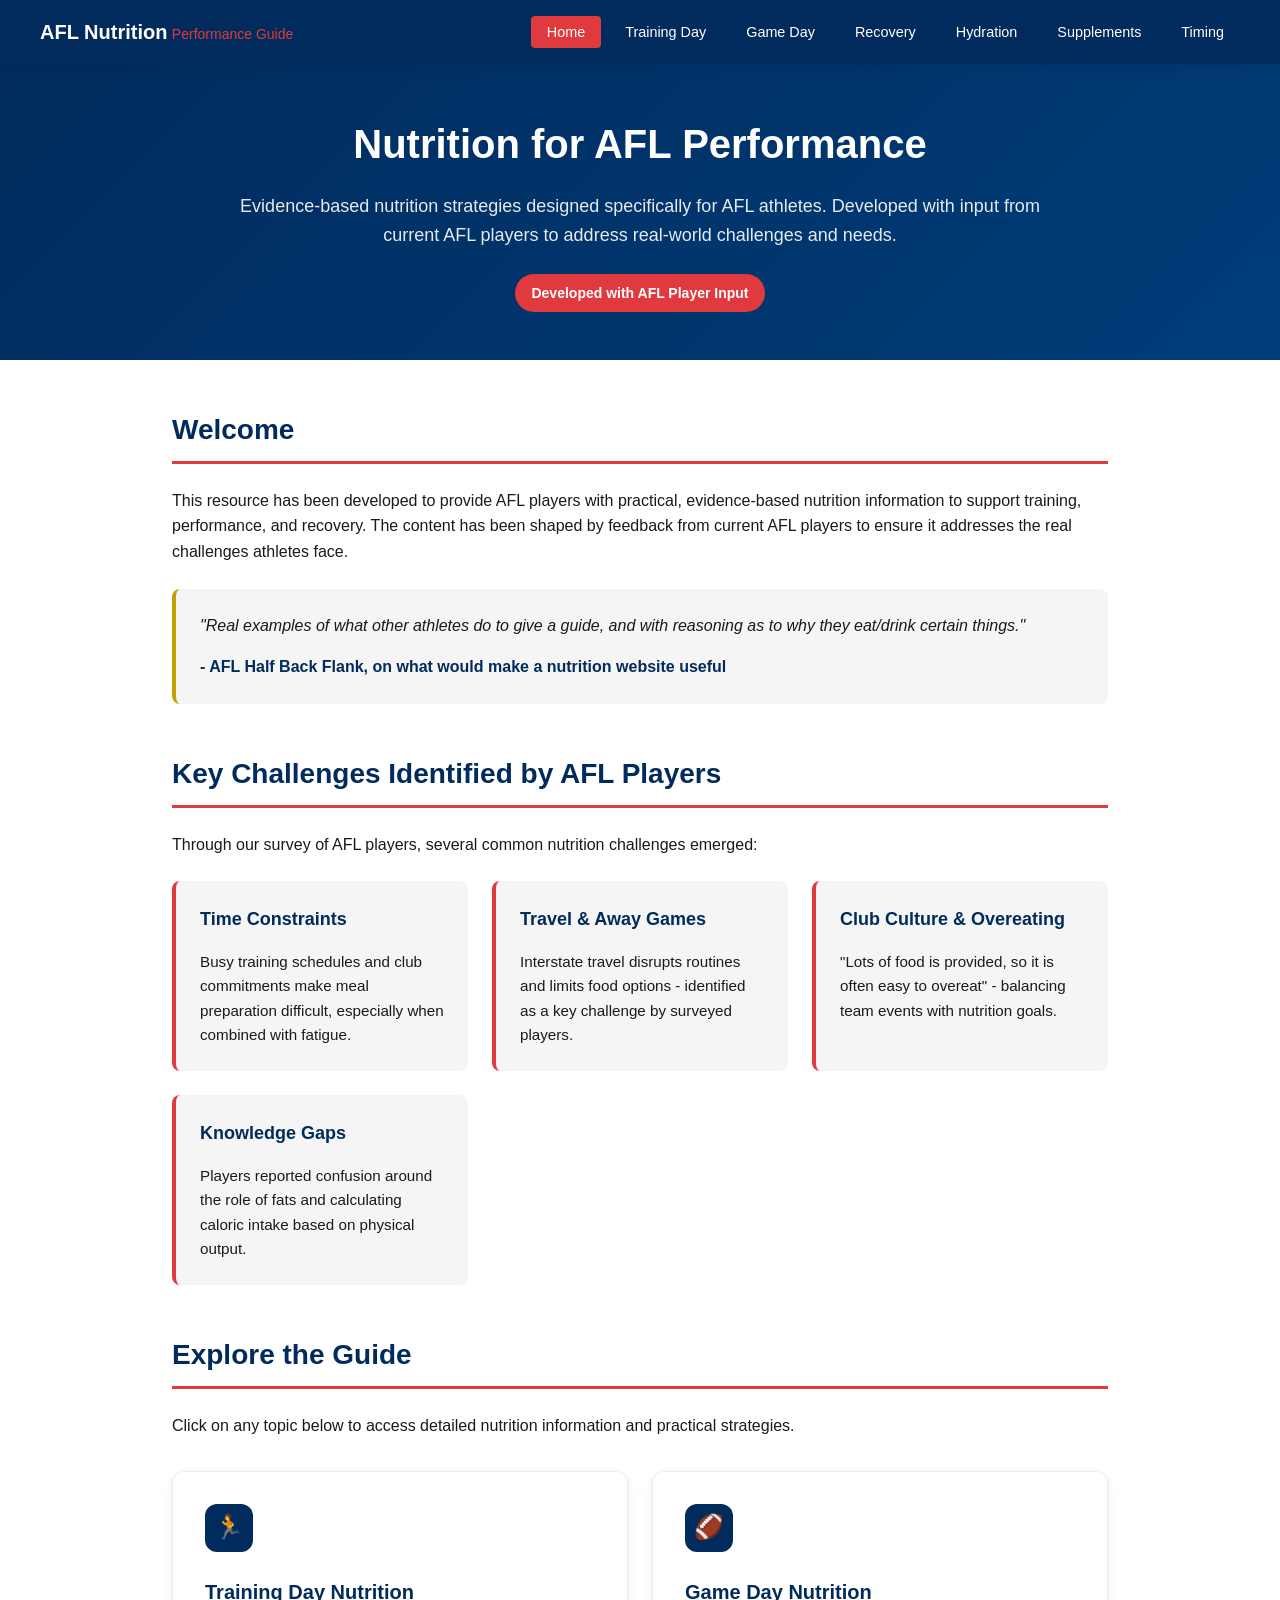
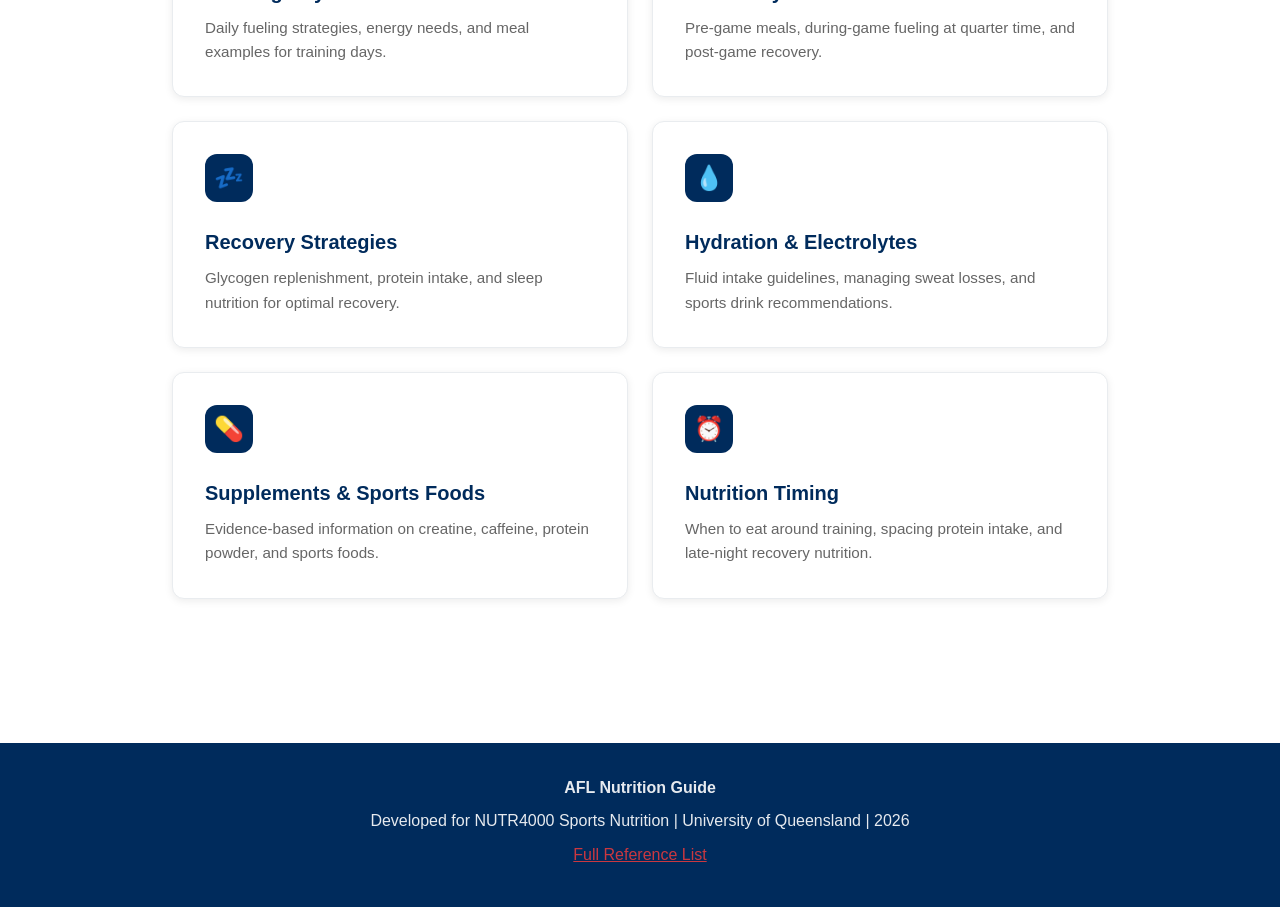
==== commit a4e4b12f: "Add dedicated references page with full reference list - Created references.html with all references" ====
--- a/index.html
+++ b/index.html
@@ -126,7 +126,7 @@
   <footer class="footer">
     <p><strong>AFL Nutrition Guide</strong></p>
     <p>Developed for NUTR4000 Sports Nutrition | University of Queensland | 2026</p>
-    <p>Content informed by current AFL player feedback</p>
+    <p><a href="references.html">Full Reference List</a></p>
   </footer>
 
 </body>
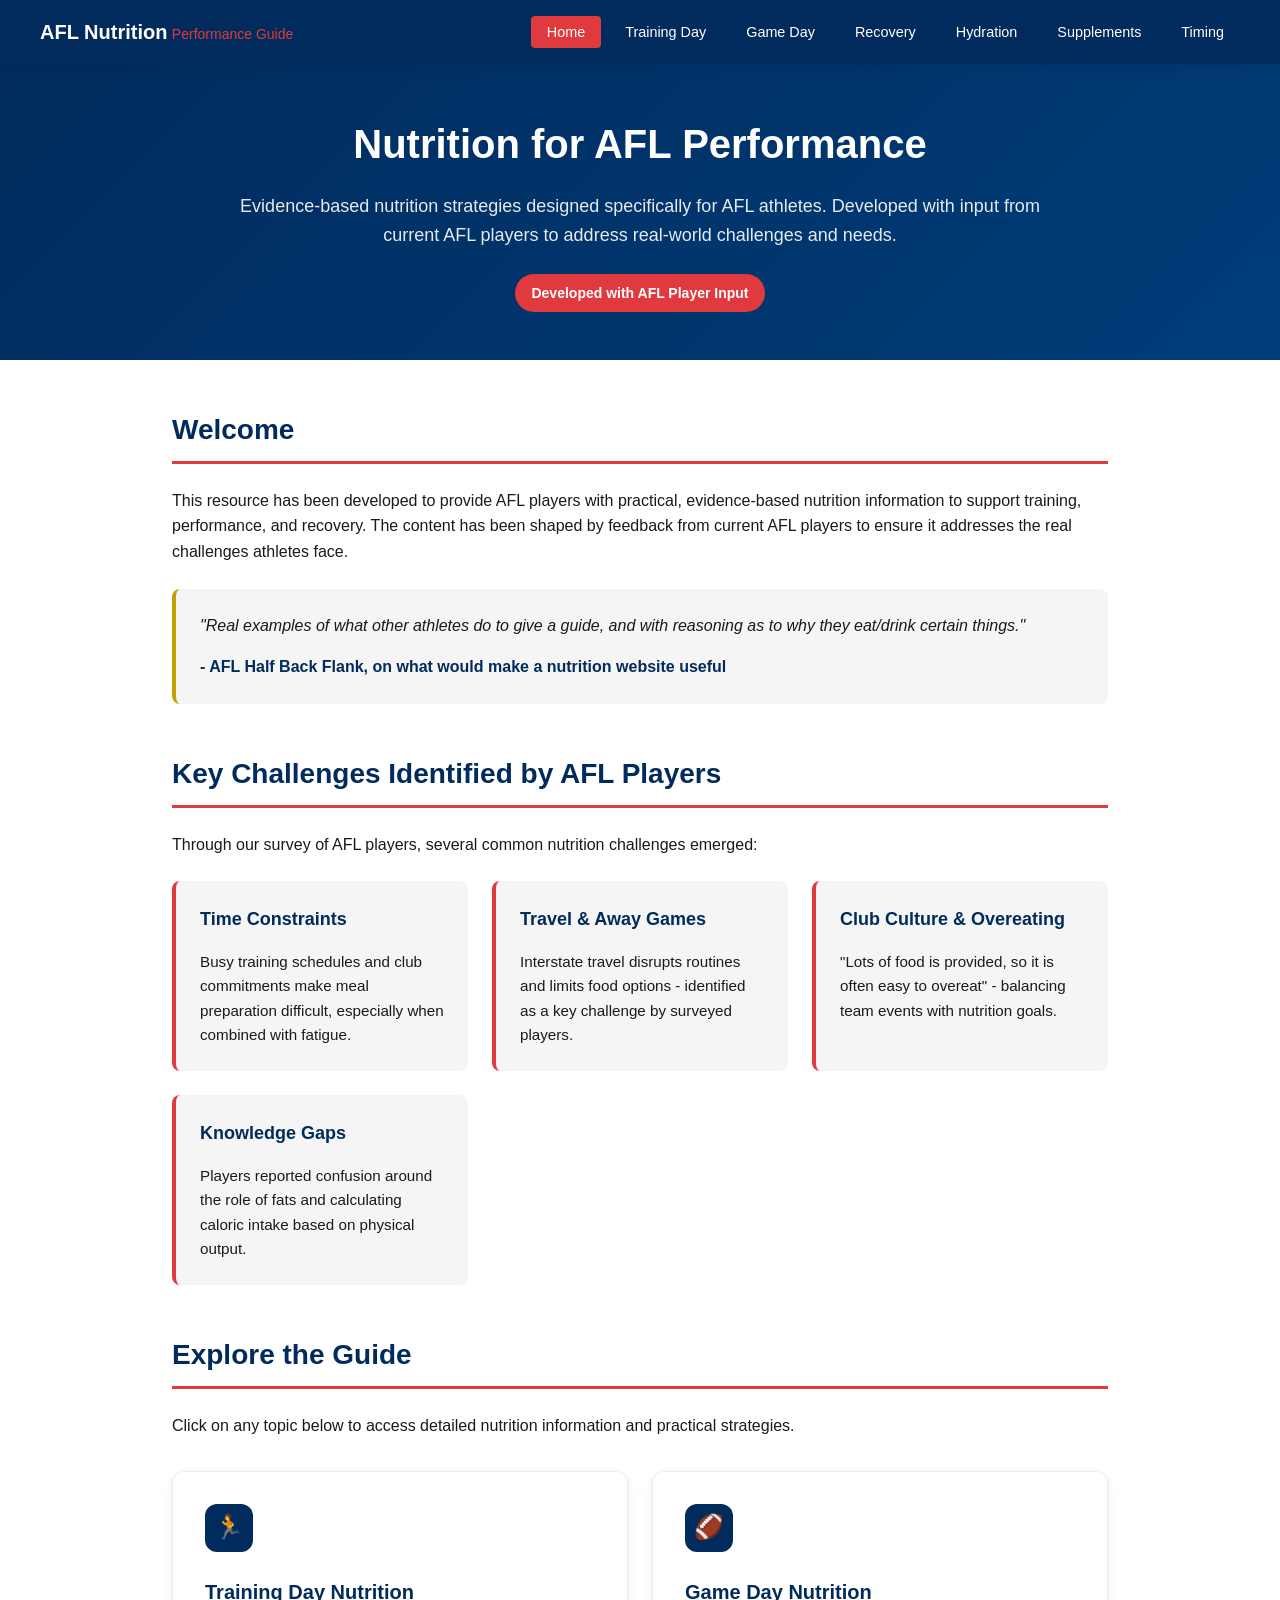
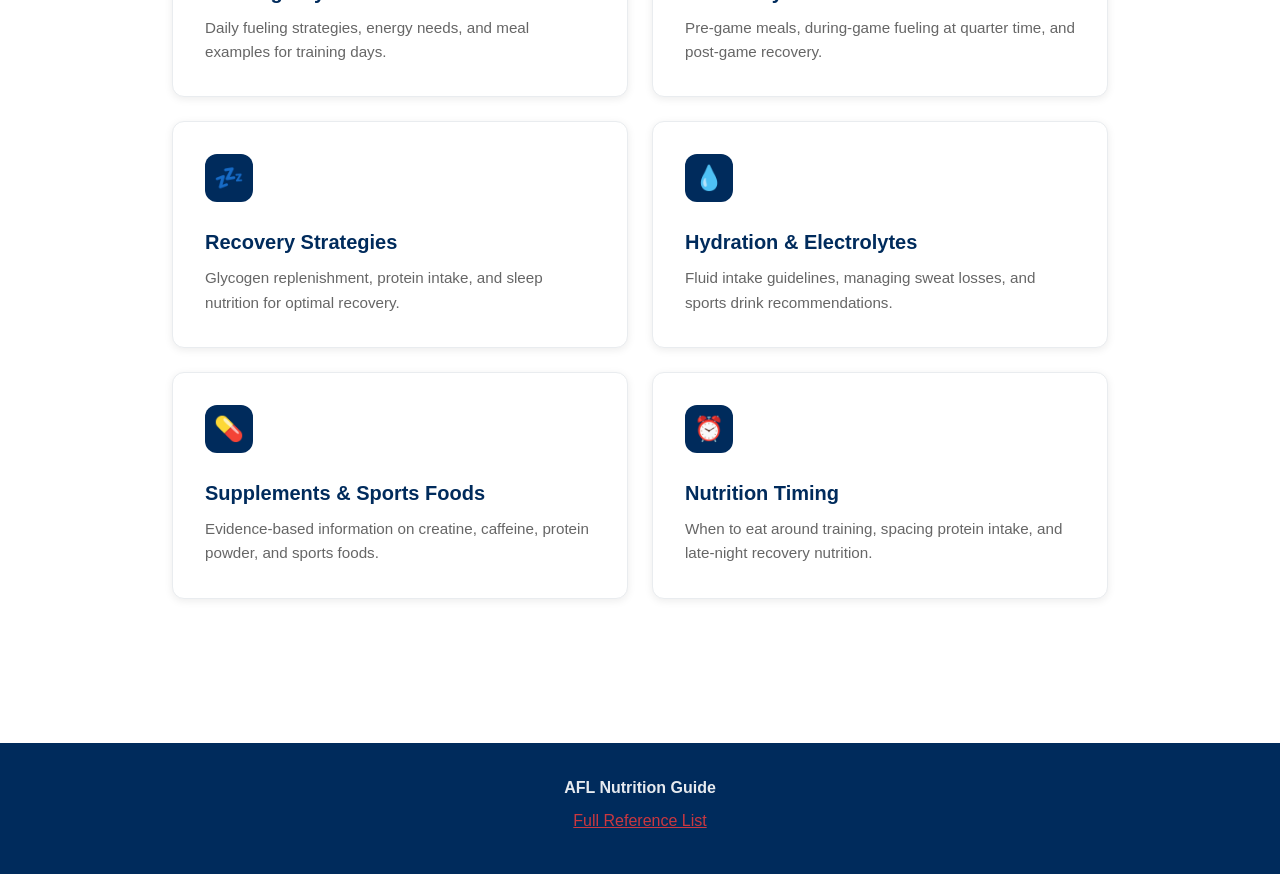
==== commit cfc1ac41: "Remove NUTR4000 reference from footer" ====
--- a/index.html
+++ b/index.html
@@ -125,7 +125,6 @@
   <!-- Footer -->
   <footer class="footer">
     <p><strong>AFL Nutrition Guide</strong></p>
-    <p>Developed for NUTR4000 Sports Nutrition | University of Queensland | 2026</p>
     <p><a href="references.html">Full Reference List</a></p>
   </footer>
 
